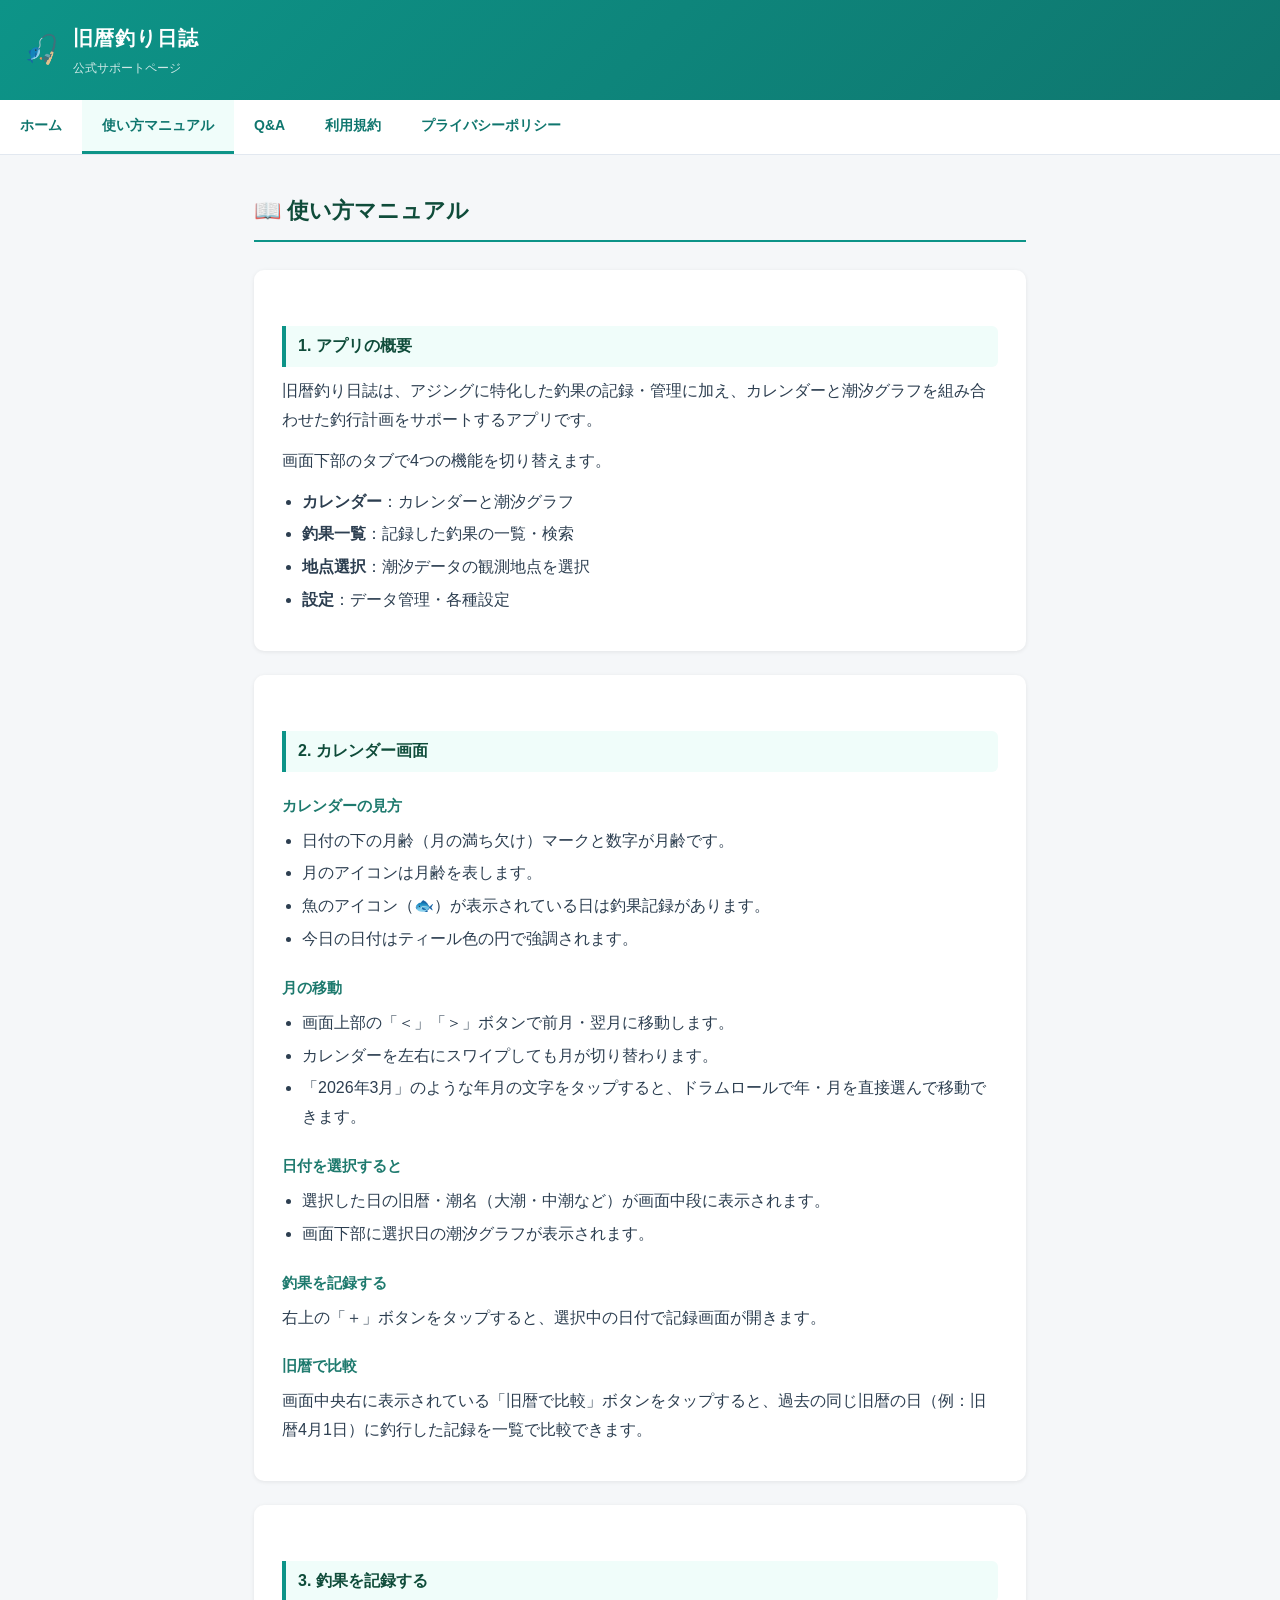
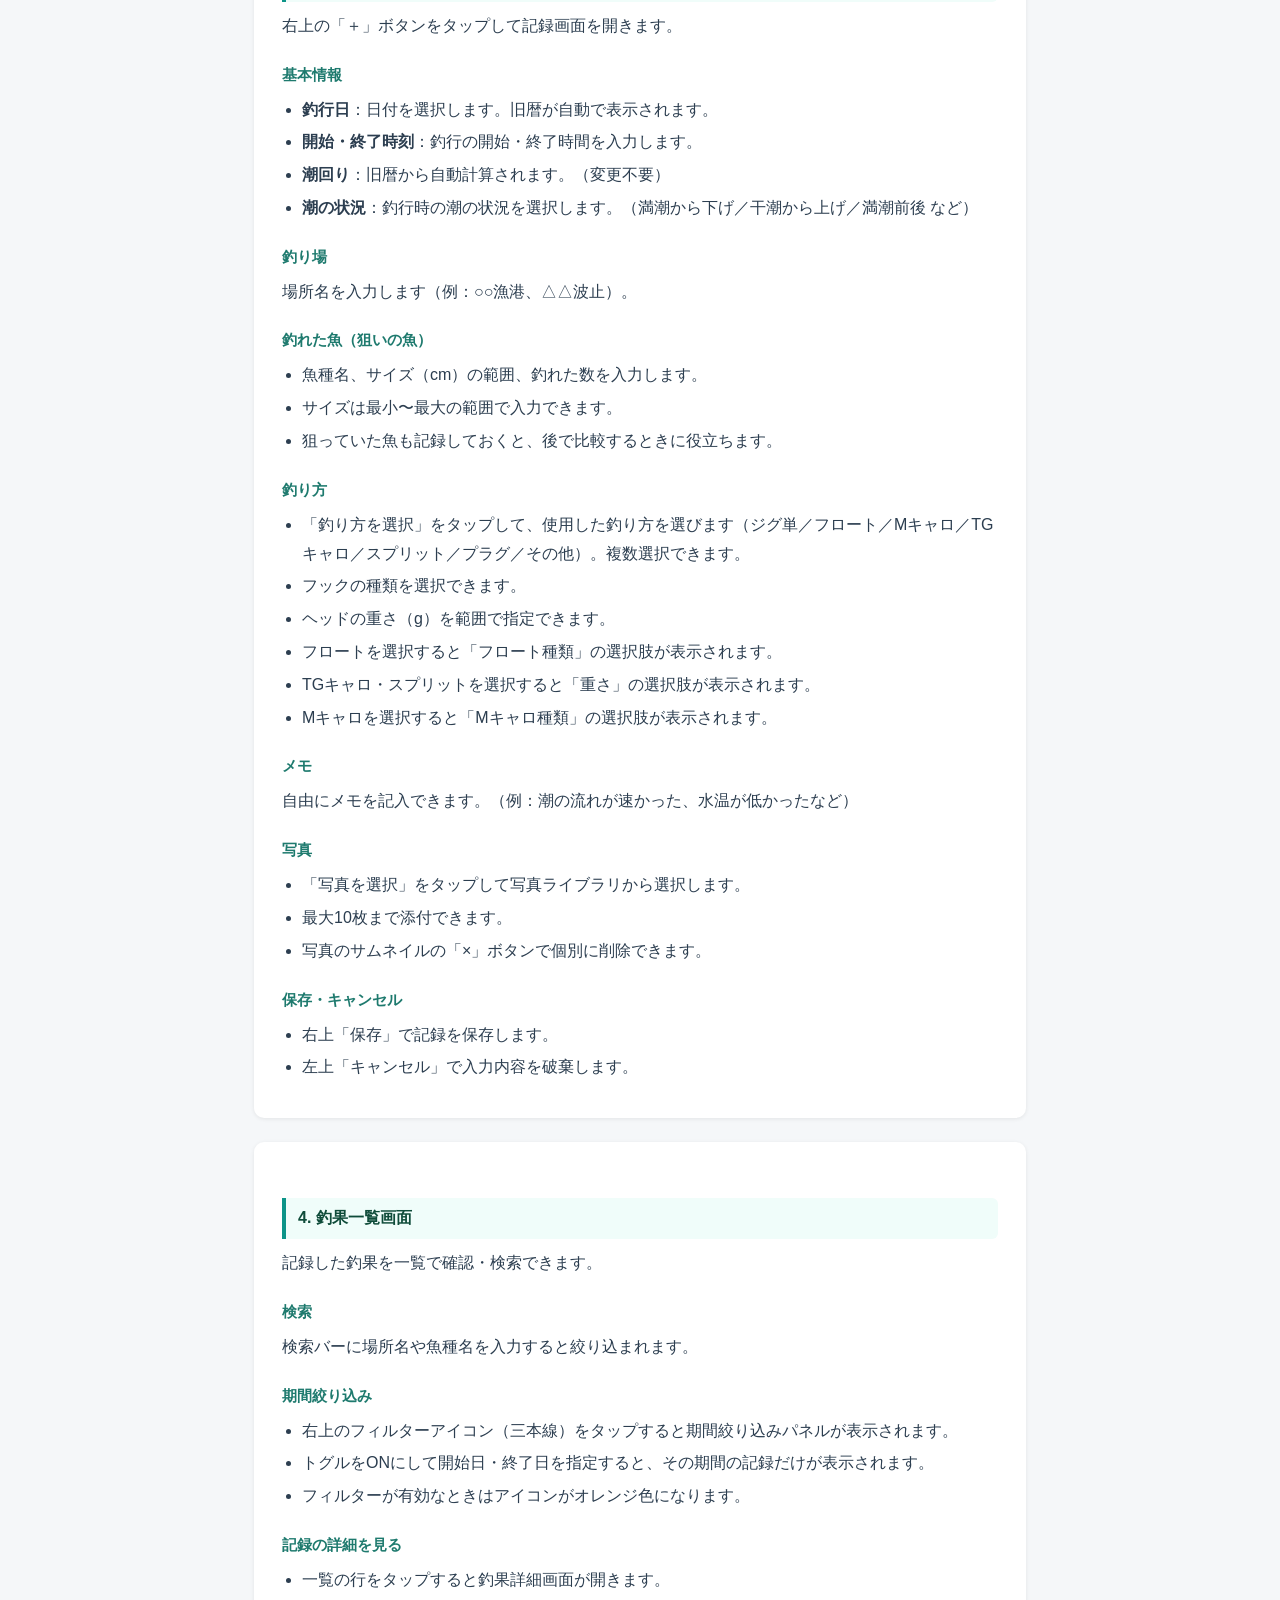
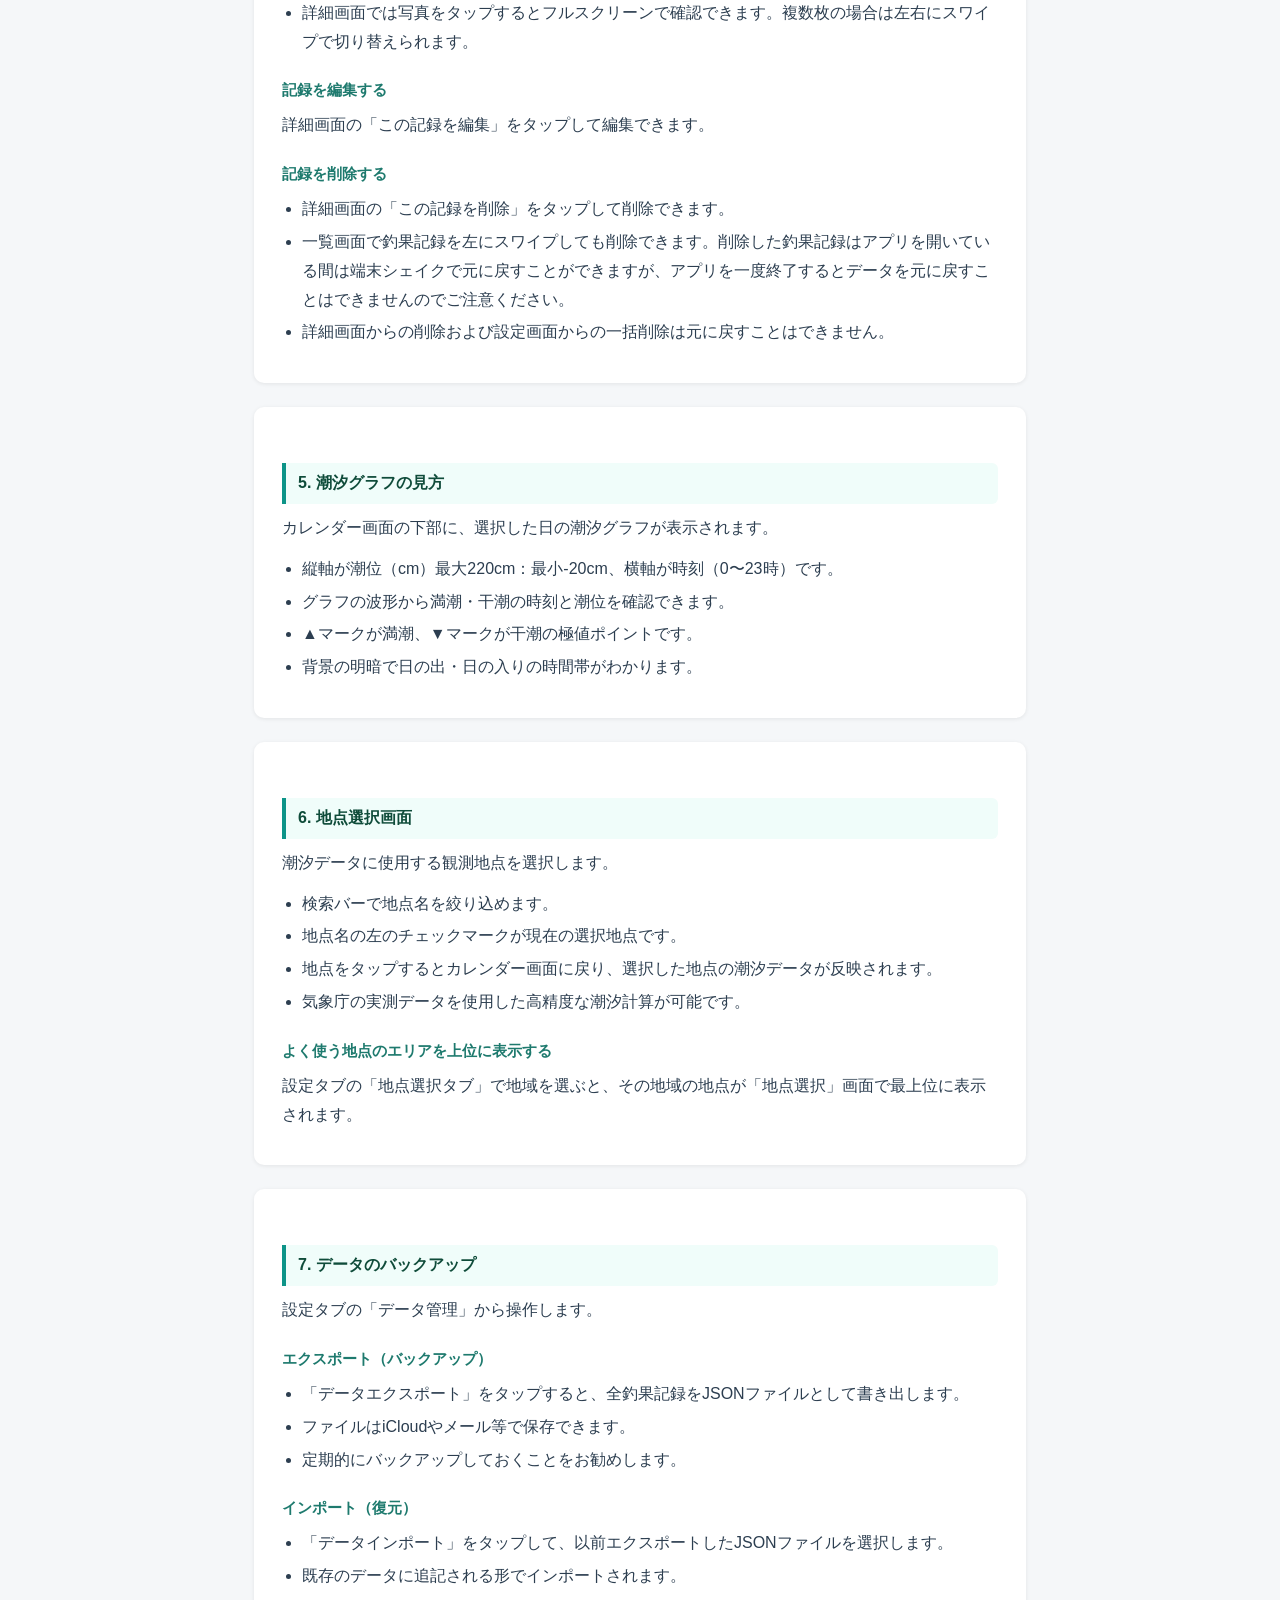
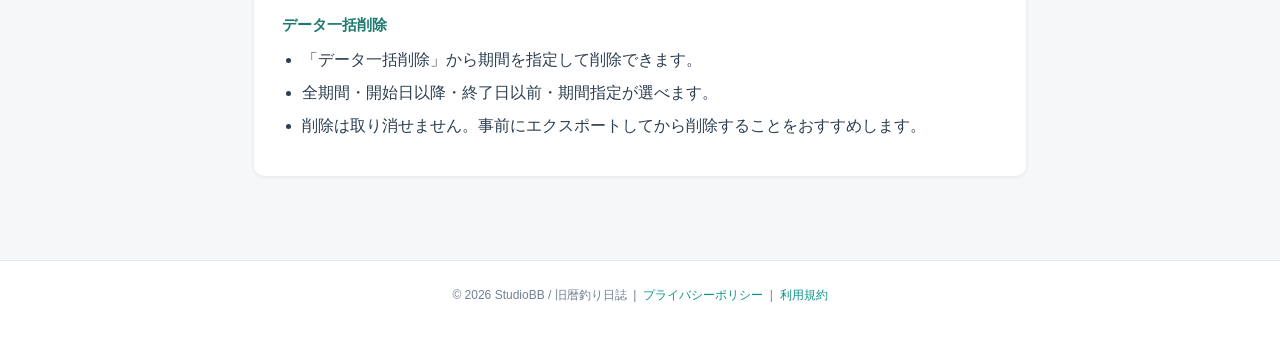
==== manual.html @ f1149d96 "旧暦釣り日誌 公式サポートページ 初版 - index.html: トップページ（アプリ概要・サポートメニュー） - manual.html: 使い方マニュアル（全7章） - qa.html: よくあ" ====
<!DOCTYPE html>
<html lang="ja">
<head>
  <meta charset="UTF-8">
  <meta name="viewport" content="width=device-width, initial-scale=1.0">
  <title>使い方マニュアル - 旧暦釣り日誌</title>
  <link rel="stylesheet" href="style.css">
</head>
<body>

<header>
  <div class="logo">🎣</div>
  <div>
    <div class="site-title">旧暦釣り日誌</div>
    <div class="site-subtitle">公式サポートページ</div>
  </div>
</header>

<nav>
  <a href="index.html">ホーム</a>
  <a href="manual.html" class="active">使い方マニュアル</a>
  <a href="qa.html">Q&amp;A</a>
  <a href="terms.html">利用規約</a>
  <a href="privacy.html">プライバシーポリシー</a>
</nav>

<div class="container">
  <h1>📖 使い方マニュアル</h1>

  <!-- 1. アプリの概要 -->
  <div class="card">
    <h2>1. アプリの概要</h2>
    <p>旧暦釣り日誌は、アジングに特化した釣果の記録・管理に加え、カレンダーと潮汐グラフを組み合わせた釣行計画をサポートするアプリです。</p>
    <p>画面下部のタブで4つの機能を切り替えます。</p>
    <ul>
      <li><strong>カレンダー</strong>：カレンダーと潮汐グラフ</li>
      <li><strong>釣果一覧</strong>：記録した釣果の一覧・検索</li>
      <li><strong>地点選択</strong>：潮汐データの観測地点を選択</li>
      <li><strong>設定</strong>：データ管理・各種設定</li>
    </ul>
  </div>

  <!-- 2. カレンダー画面 -->
  <div class="card">
    <h2>2. カレンダー画面</h2>

    <h3>カレンダーの見方</h3>
    <ul>
      <li>日付の下の月齢（月の満ち欠け）マークと数字が月齢です。</li>
      <li>月のアイコンは月齢を表します。</li>
      <li>魚のアイコン（🐟）が表示されている日は釣果記録があります。</li>
      <li>今日の日付はティール色の円で強調されます。</li>
    </ul>

    <h3>月の移動</h3>
    <ul>
      <li>画面上部の「＜」「＞」ボタンで前月・翌月に移動します。</li>
      <li>カレンダーを左右にスワイプしても月が切り替わります。</li>
      <li>「2026年3月」のような年月の文字をタップすると、ドラムロールで年・月を直接選んで移動できます。</li>
    </ul>

    <h3>日付を選択すると</h3>
    <ul>
      <li>選択した日の旧暦・潮名（大潮・中潮など）が画面中段に表示されます。</li>
      <li>画面下部に選択日の潮汐グラフが表示されます。</li>
    </ul>

    <h3>釣果を記録する</h3>
    <p>右上の「＋」ボタンをタップすると、選択中の日付で記録画面が開きます。</p>

    <h3>旧暦で比較</h3>
    <p>画面中央右に表示されている「旧暦で比較」ボタンをタップすると、過去の同じ旧暦の日（例：旧暦4月1日）に釣行した記録を一覧で比較できます。</p>
  </div>

  <!-- 3. 釣果を記録する -->
  <div class="card">
    <h2>3. 釣果を記録する</h2>
    <p>右上の「＋」ボタンをタップして記録画面を開きます。</p>

    <h3>基本情報</h3>
    <ul>
      <li><strong>釣行日</strong>：日付を選択します。旧暦が自動で表示されます。</li>
      <li><strong>開始・終了時刻</strong>：釣行の開始・終了時間を入力します。</li>
      <li><strong>潮回り</strong>：旧暦から自動計算されます。（変更不要）</li>
      <li><strong>潮の状況</strong>：釣行時の潮の状況を選択します。（満潮から下げ／干潮から上げ／満潮前後 など）</li>
    </ul>

    <h3>釣り場</h3>
    <p>場所名を入力します（例：○○漁港、△△波止）。</p>

    <h3>釣れた魚（狙いの魚）</h3>
    <ul>
      <li>魚種名、サイズ（cm）の範囲、釣れた数を入力します。</li>
      <li>サイズは最小〜最大の範囲で入力できます。</li>
      <li>狙っていた魚も記録しておくと、後で比較するときに役立ちます。</li>
    </ul>

    <h3>釣り方</h3>
    <ul>
      <li>「釣り方を選択」をタップして、使用した釣り方を選びます（ジグ単／フロート／Mキャロ／TGキャロ／スプリット／プラグ／その他）。複数選択できます。</li>
      <li>フックの種類を選択できます。</li>
      <li>ヘッドの重さ（g）を範囲で指定できます。</li>
      <li>フロートを選択すると「フロート種類」の選択肢が表示されます。</li>
      <li>TGキャロ・スプリットを選択すると「重さ」の選択肢が表示されます。</li>
      <li>Mキャロを選択すると「Mキャロ種類」の選択肢が表示されます。</li>
    </ul>

    <h3>メモ</h3>
    <p>自由にメモを記入できます。（例：潮の流れが速かった、水温が低かったなど）</p>

    <h3>写真</h3>
    <ul>
      <li>「写真を選択」をタップして写真ライブラリから選択します。</li>
      <li>最大10枚まで添付できます。</li>
      <li>写真のサムネイルの「×」ボタンで個別に削除できます。</li>
    </ul>

    <h3>保存・キャンセル</h3>
    <ul>
      <li>右上「保存」で記録を保存します。</li>
      <li>左上「キャンセル」で入力内容を破棄します。</li>
    </ul>
  </div>

  <!-- 4. 釣果一覧画面 -->
  <div class="card">
    <h2>4. 釣果一覧画面</h2>
    <p>記録した釣果を一覧で確認・検索できます。</p>

    <h3>検索</h3>
    <p>検索バーに場所名や魚種名を入力すると絞り込まれます。</p>

    <h3>期間絞り込み</h3>
    <ul>
      <li>右上のフィルターアイコン（三本線）をタップすると期間絞り込みパネルが表示されます。</li>
      <li>トグルをONにして開始日・終了日を指定すると、その期間の記録だけが表示されます。</li>
      <li>フィルターが有効なときはアイコンがオレンジ色になります。</li>
    </ul>

    <h3>記録の詳細を見る</h3>
    <ul>
      <li>一覧の行をタップすると釣果詳細画面が開きます。</li>
      <li>詳細画面では写真をタップするとフルスクリーンで確認できます。複数枚の場合は左右にスワイプで切り替えられます。</li>
    </ul>

    <h3>記録を編集する</h3>
    <p>詳細画面の「この記録を編集」をタップして編集できます。</p>

    <h3>記録を削除する</h3>
    <ul>
      <li>詳細画面の「この記録を削除」をタップして削除できます。</li>
      <li>一覧画面で釣果記録を左にスワイプしても削除できます。削除した釣果記録はアプリを開いている間は端末シェイクで元に戻すことができますが、アプリを一度終了するとデータを元に戻すことはできませんのでご注意ください。</li>
      <li>詳細画面からの削除および設定画面からの一括削除は元に戻すことはできません。</li>
    </ul>
  </div>

  <!-- 5. 潮汐グラフの見方 -->
  <div class="card">
    <h2>5. 潮汐グラフの見方</h2>
    <p>カレンダー画面の下部に、選択した日の潮汐グラフが表示されます。</p>
    <ul>
      <li>縦軸が潮位（cm）最大220cm：最小-20cm、横軸が時刻（0〜23時）です。</li>
      <li>グラフの波形から満潮・干潮の時刻と潮位を確認できます。</li>
      <li>▲マークが満潮、▼マークが干潮の極値ポイントです。</li>
      <li>背景の明暗で日の出・日の入りの時間帯がわかります。</li>
    </ul>
  </div>

  <!-- 6. 地点選択画面 -->
  <div class="card">
    <h2>6. 地点選択画面</h2>
    <p>潮汐データに使用する観測地点を選択します。</p>
    <ul>
      <li>検索バーで地点名を絞り込めます。</li>
      <li>地点名の左のチェックマークが現在の選択地点です。</li>
      <li>地点をタップするとカレンダー画面に戻り、選択した地点の潮汐データが反映されます。</li>
      <li>気象庁の実測データを使用した高精度な潮汐計算が可能です。</li>
    </ul>

    <h3>よく使う地点のエリアを上位に表示する</h3>
    <p>設定タブの「地点選択タブ」で地域を選ぶと、その地域の地点が「地点選択」画面で最上位に表示されます。</p>
  </div>

  <!-- 7. データのバックアップ -->
  <div class="card">
    <h2>7. データのバックアップ</h2>
    <p>設定タブの「データ管理」から操作します。</p>

    <h3>エクスポート（バックアップ）</h3>
    <ul>
      <li>「データエクスポート」をタップすると、全釣果記録をJSONファイルとして書き出します。</li>
      <li>ファイルはiCloudやメール等で保存できます。</li>
      <li>定期的にバックアップしておくことをお勧めします。</li>
    </ul>

    <h3>インポート（復元）</h3>
    <ul>
      <li>「データインポート」をタップして、以前エクスポートしたJSONファイルを選択します。</li>
      <li>既存のデータに追記される形でインポートされます。</li>
    </ul>

    <h3>データ一括削除</h3>
    <ul>
      <li>「データ一括削除」から期間を指定して削除できます。</li>
      <li>全期間・開始日以降・終了日以前・期間指定が選べます。</li>
      <li>削除は取り消せません。事前にエクスポートしてから削除することをおすすめします。</li>
    </ul>
  </div>

</div>

<footer>
  <p>&copy; 2026 StudioBB / 旧暦釣り日誌 &nbsp;|&nbsp; <a href="privacy.html">プライバシーポリシー</a> &nbsp;|&nbsp; <a href="terms.html">利用規約</a></p>
</footer>

</body>
</html>
---- style.css ----
/* 旧暦釣り日誌 - 共通スタイル */
* { box-sizing: border-box; margin: 0; padding: 0; }

body {
  font-family: "Hiragino Sans", "Hiragino Kaku Gothic ProN", "Noto Sans JP", sans-serif;
  background: #f5f7f9;
  color: #2c3e50;
  line-height: 1.8;
}

header {
  background: linear-gradient(135deg, #0d9488, #0f766e);
  color: #fff;
  padding: 20px 24px;
  display: flex;
  align-items: center;
  gap: 14px;
}
header .logo { font-size: 28px; }
header .site-title { font-size: 20px; font-weight: 700; letter-spacing: .05em; }
header .site-subtitle { font-size: 12px; opacity: .8; margin-top: 2px; }

nav {
  background: #fff;
  border-bottom: 1px solid #e2e8f0;
  display: flex;
  flex-wrap: wrap;
  gap: 0;
}
nav a {
  display: block;
  padding: 13px 20px;
  text-decoration: none;
  color: #0f766e;
  font-size: 14px;
  font-weight: 600;
  border-bottom: 3px solid transparent;
  transition: border-color .2s, background .2s;
}
nav a:hover, nav a.active {
  border-bottom-color: #0d9488;
  background: #f0fdfa;
}

.container { max-width: 820px; margin: 0 auto; padding: 36px 24px 60px; }

h1 { font-size: 22px; font-weight: 700; margin-bottom: 28px; padding-bottom: 10px;
     border-bottom: 2px solid #0d9488; color: #0f4c3a; }
h2 { font-size: 16px; font-weight: 700; margin: 32px 0 10px;
     padding: 6px 12px; background: #f0fdfa; border-left: 4px solid #0d9488;
     color: #0f4c3a; border-radius: 0 6px 6px 0; }
h3 { font-size: 15px; font-weight: 700; margin: 20px 0 8px; color: #1e7a6e; }

p { margin-bottom: 12px; }
ul, ol { margin: 8px 0 12px 20px; }
li { margin-bottom: 4px; }

.card {
  background: #fff;
  border-radius: 10px;
  padding: 24px 28px;
  margin-bottom: 24px;
  box-shadow: 0 1px 4px rgba(0,0,0,.08);
}

.badge {
  display: inline-block;
  background: #0d9488;
  color: #fff;
  font-size: 11px;
  font-weight: 700;
  padding: 2px 8px;
  border-radius: 20px;
  margin-right: 6px;
  vertical-align: middle;
}

.qa-item { margin-bottom: 20px; }
.qa-item .q { font-weight: 700; color: #0f4c3a; margin-bottom: 4px; }
.qa-item .q::before { content: "Q. "; color: #0d9488; }
.qa-item .a { color: #4a5568; padding-left: 16px; }
.qa-item .a::before { content: "A. "; color: #718096; font-weight: 700; }

.legal-section { margin-bottom: 24px; }
.legal-section h3 { border-bottom: 1px solid #e2e8f0; padding-bottom: 6px; }

footer {
  text-align: center;
  padding: 24px;
  color: #718096;
  font-size: 12px;
  border-top: 1px solid #e2e8f0;
  background: #fff;
}
footer a { color: #0d9488; text-decoration: none; }

.hero {
  background: linear-gradient(135deg, #0d9488 0%, #0f766e 50%, #065f46 100%);
  color: #fff;
  border-radius: 12px;
  padding: 40px 32px;
  margin-bottom: 32px;
  text-align: center;
}
.hero .icon { font-size: 56px; margin-bottom: 12px; }
.hero h2 { font-size: 24px; margin-bottom: 8px; background: none; border: none;
           padding: 0; color: #fff; border-radius: 0; }
.hero p { opacity: .9; font-size: 15px; margin-bottom: 0; }

.link-grid {
  display: grid;
  grid-template-columns: repeat(auto-fit, minmax(180px, 1fr));
  gap: 14px;
  margin-top: 12px;
}
.link-card {
  background: #fff;
  border: 1px solid #e2e8f0;
  border-radius: 10px;
  padding: 20px 16px;
  text-align: center;
  text-decoration: none;
  color: #2c3e50;
  transition: box-shadow .2s, transform .2s;
  display: block;
}
.link-card:hover { box-shadow: 0 4px 12px rgba(13,148,136,.15); transform: translateY(-2px); }
.link-card .icon { font-size: 28px; margin-bottom: 8px; }
.link-card .label { font-size: 13px; font-weight: 700; color: #0f4c3a; }

@media (max-width: 600px) {
  header { padding: 16px; }
  .container { padding: 24px 16px 48px; }
  .card { padding: 18px 16px; }
  nav a { padding: 10px 14px; font-size: 13px; }
}
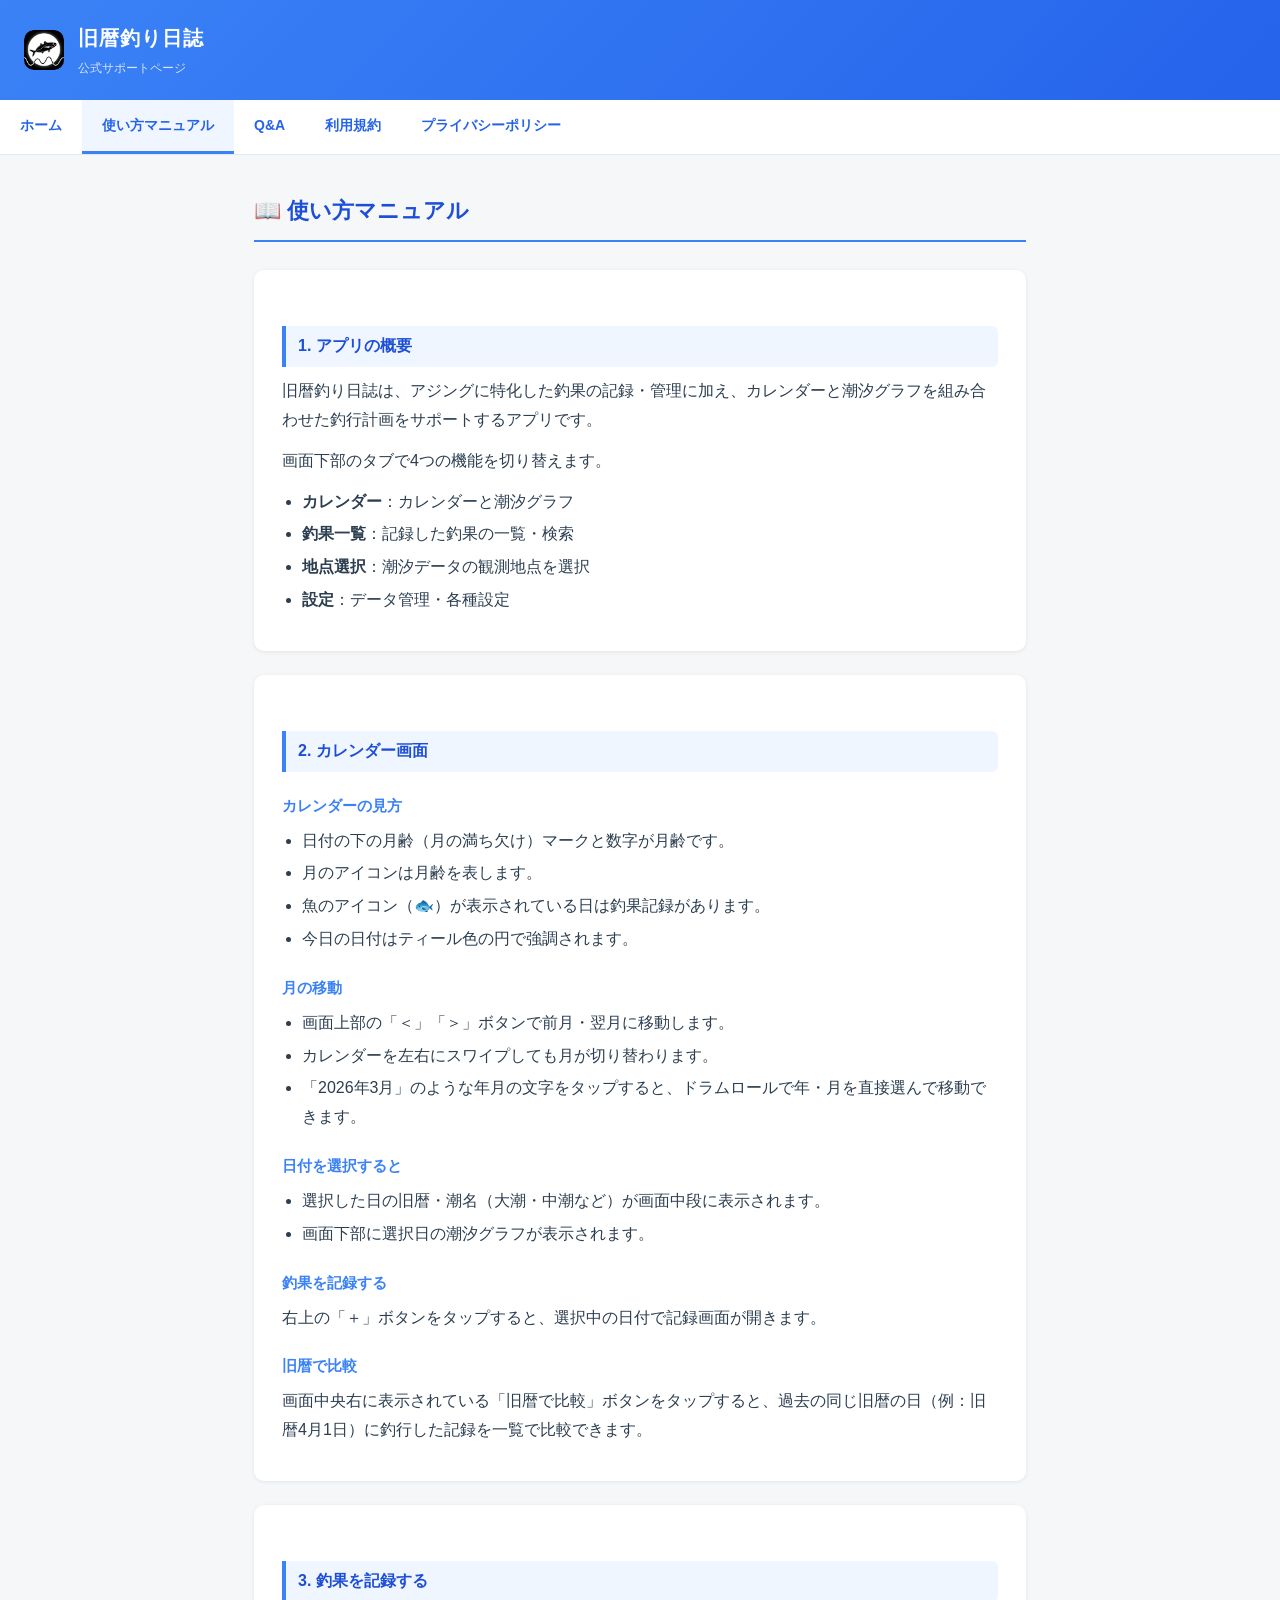
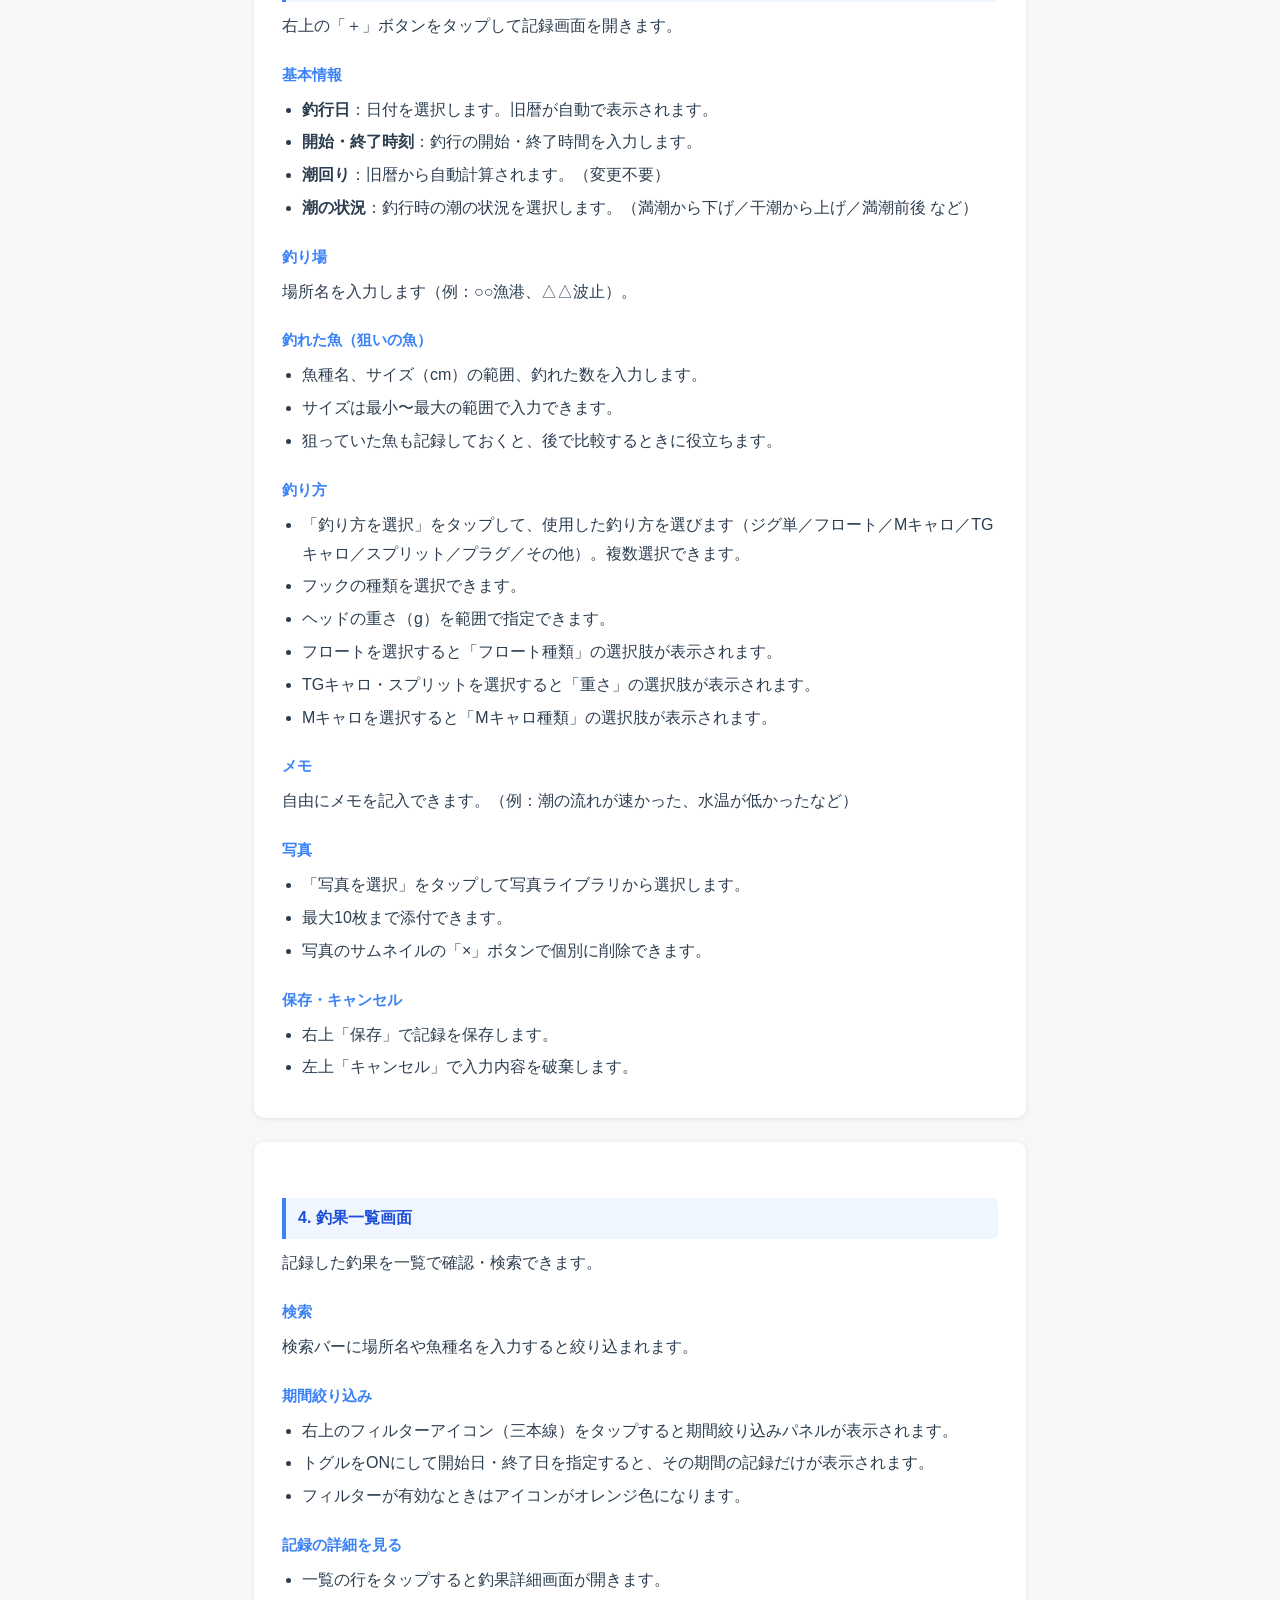
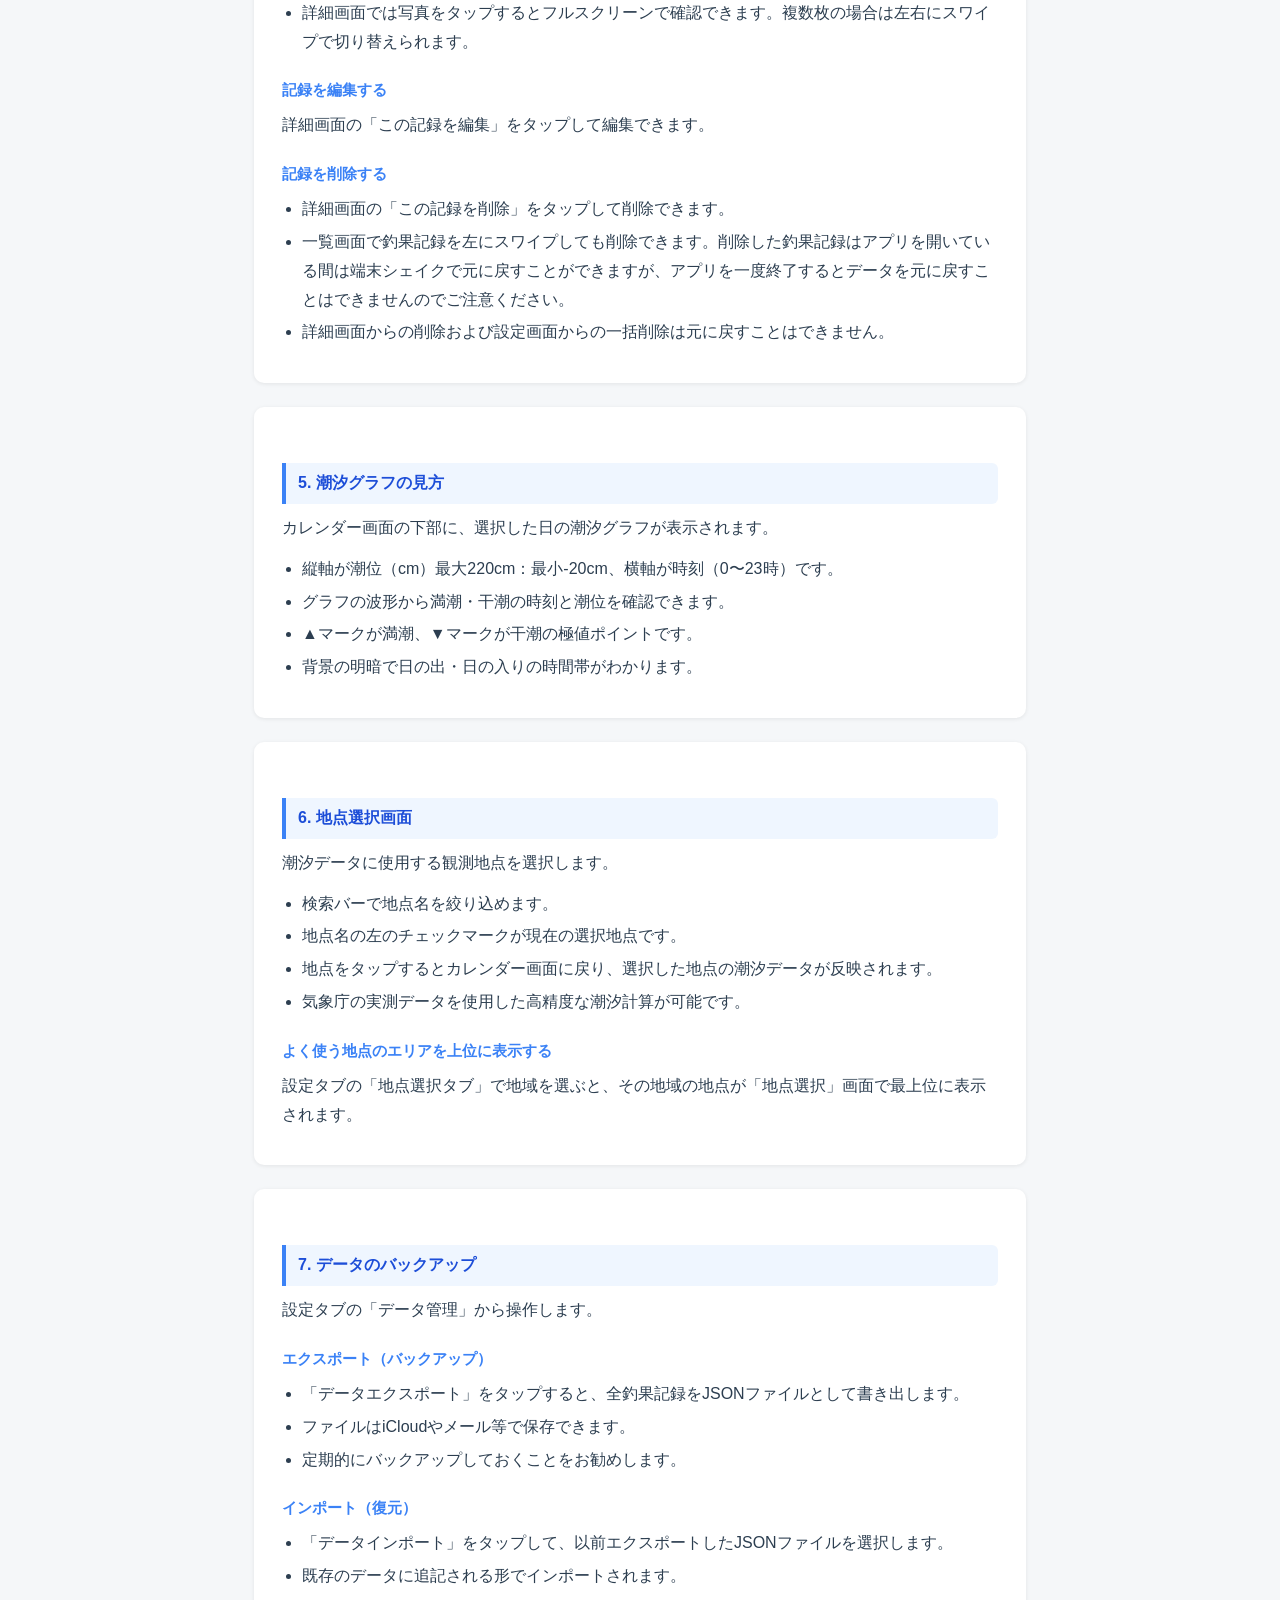
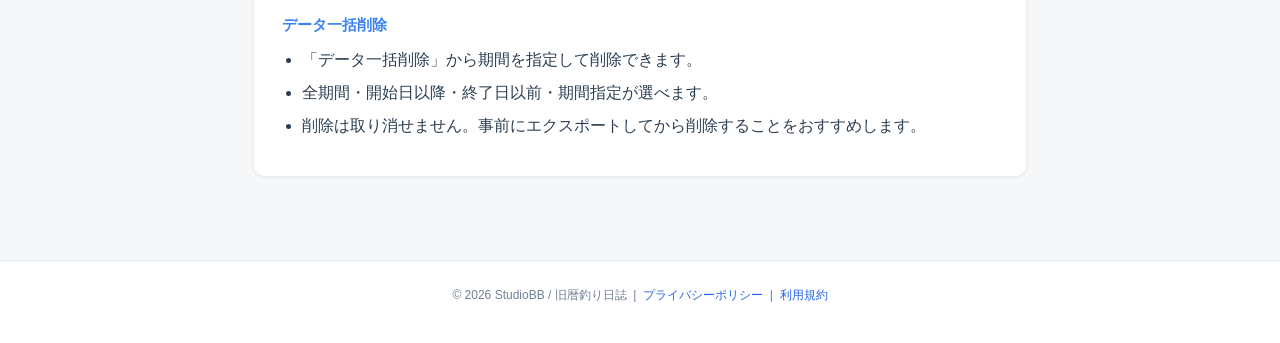
==== commit 573aee59: "サイト更新・アイコン追加・.gitignore追加 Co-Authored-By: Claude Sonnet 4.6 <noreply@anthropic.com>" ====
--- a/manual.html
+++ b/manual.html
@@ -9,7 +9,7 @@
 <body>
 
 <header>
-  <div class="logo">🎣</div>
+  <div class="logo"><img src="image/fishing_memory_icon_1024.png" alt="旧暦釣り日誌" style="width:40px;height:40px;border-radius:10px;display:block;"></div>
   <div>
     <div class="site-title">旧暦釣り日誌</div>
     <div class="site-subtitle">公式サポートページ</div>
--- a/style.css
+++ b/style.css
@@ -9,14 +9,14 @@
 }
 
 header {
-  background: linear-gradient(135deg, #0d9488, #0f766e);
+  background: linear-gradient(135deg, #3b82f6, #2563eb);
   color: #fff;
   padding: 20px 24px;
   display: flex;
   align-items: center;
   gap: 14px;
 }
-header .logo { font-size: 28px; }
+header .logo { line-height: 0; }
 header .site-title { font-size: 20px; font-weight: 700; letter-spacing: .05em; }
 header .site-subtitle { font-size: 12px; opacity: .8; margin-top: 2px; }
 
@@ -31,25 +31,25 @@
   display: block;
   padding: 13px 20px;
   text-decoration: none;
-  color: #0f766e;
+  color: #2563eb;
   font-size: 14px;
   font-weight: 600;
   border-bottom: 3px solid transparent;
   transition: border-color .2s, background .2s;
 }
 nav a:hover, nav a.active {
-  border-bottom-color: #0d9488;
-  background: #f0fdfa;
+  border-bottom-color: #3b82f6;
+  background: #eff6ff;
 }
 
 .container { max-width: 820px; margin: 0 auto; padding: 36px 24px 60px; }
 
 h1 { font-size: 22px; font-weight: 700; margin-bottom: 28px; padding-bottom: 10px;
-     border-bottom: 2px solid #0d9488; color: #0f4c3a; }
+     border-bottom: 2px solid #3b82f6; color: #1d4ed8; }
 h2 { font-size: 16px; font-weight: 700; margin: 32px 0 10px;
-     padding: 6px 12px; background: #f0fdfa; border-left: 4px solid #0d9488;
-     color: #0f4c3a; border-radius: 0 6px 6px 0; }
-h3 { font-size: 15px; font-weight: 700; margin: 20px 0 8px; color: #1e7a6e; }
+     padding: 6px 12px; background: #eff6ff; border-left: 4px solid #3b82f6;
+     color: #1d4ed8; border-radius: 0 6px 6px 0; }
+h3 { font-size: 15px; font-weight: 700; margin: 20px 0 8px; color: #3b82f6; }
 
 p { margin-bottom: 12px; }
 ul, ol { margin: 8px 0 12px 20px; }
@@ -65,7 +65,7 @@
 
 .badge {
   display: inline-block;
-  background: #0d9488;
+  background: #2563eb;
   color: #fff;
   font-size: 11px;
   font-weight: 700;
@@ -76,8 +76,8 @@
 }
 
 .qa-item { margin-bottom: 20px; }
-.qa-item .q { font-weight: 700; color: #0f4c3a; margin-bottom: 4px; }
-.qa-item .q::before { content: "Q. "; color: #0d9488; }
+.qa-item .q { font-weight: 700; color: #1d4ed8; margin-bottom: 4px; }
+.qa-item .q::before { content: "Q. "; color: #3b82f6; }
 .qa-item .a { color: #4a5568; padding-left: 16px; }
 .qa-item .a::before { content: "A. "; color: #718096; font-weight: 700; }
 
@@ -92,10 +92,10 @@
   border-top: 1px solid #e2e8f0;
   background: #fff;
 }
-footer a { color: #0d9488; text-decoration: none; }
+footer a { color: #2563eb; text-decoration: none; }
 
 .hero {
-  background: linear-gradient(135deg, #0d9488 0%, #0f766e 50%, #065f46 100%);
+  background: linear-gradient(135deg, #3b82f6 0%, #2563eb 50%, #1d4ed8 100%);
   color: #fff;
   border-radius: 12px;
   padding: 40px 32px;
@@ -124,9 +124,9 @@
   transition: box-shadow .2s, transform .2s;
   display: block;
 }
-.link-card:hover { box-shadow: 0 4px 12px rgba(13,148,136,.15); transform: translateY(-2px); }
+.link-card:hover { box-shadow: 0 4px 12px rgba(59,130,246,.2); transform: translateY(-2px); }
 .link-card .icon { font-size: 28px; margin-bottom: 8px; }
-.link-card .label { font-size: 13px; font-weight: 700; color: #0f4c3a; }
+.link-card .label { font-size: 13px; font-weight: 700; color: #1d4ed8; }
 
 @media (max-width: 600px) {
   header { padding: 16px; }
